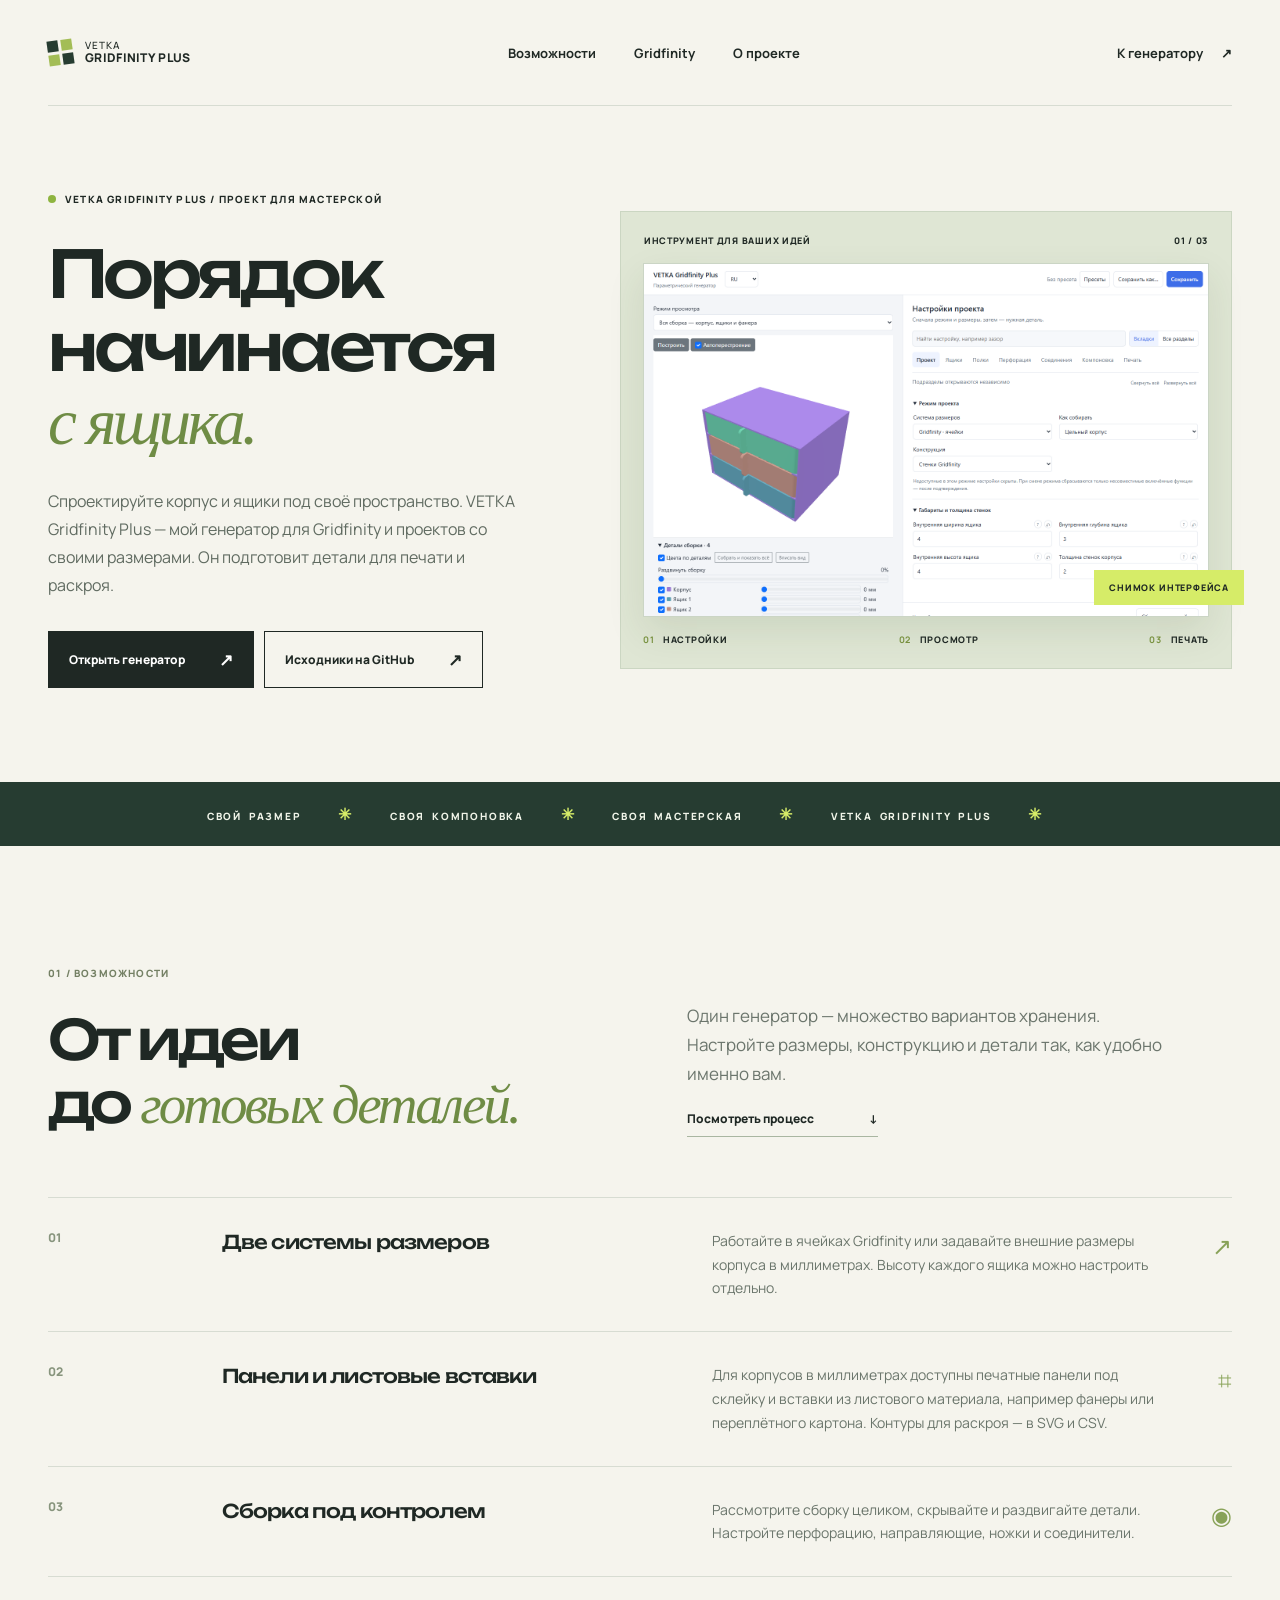
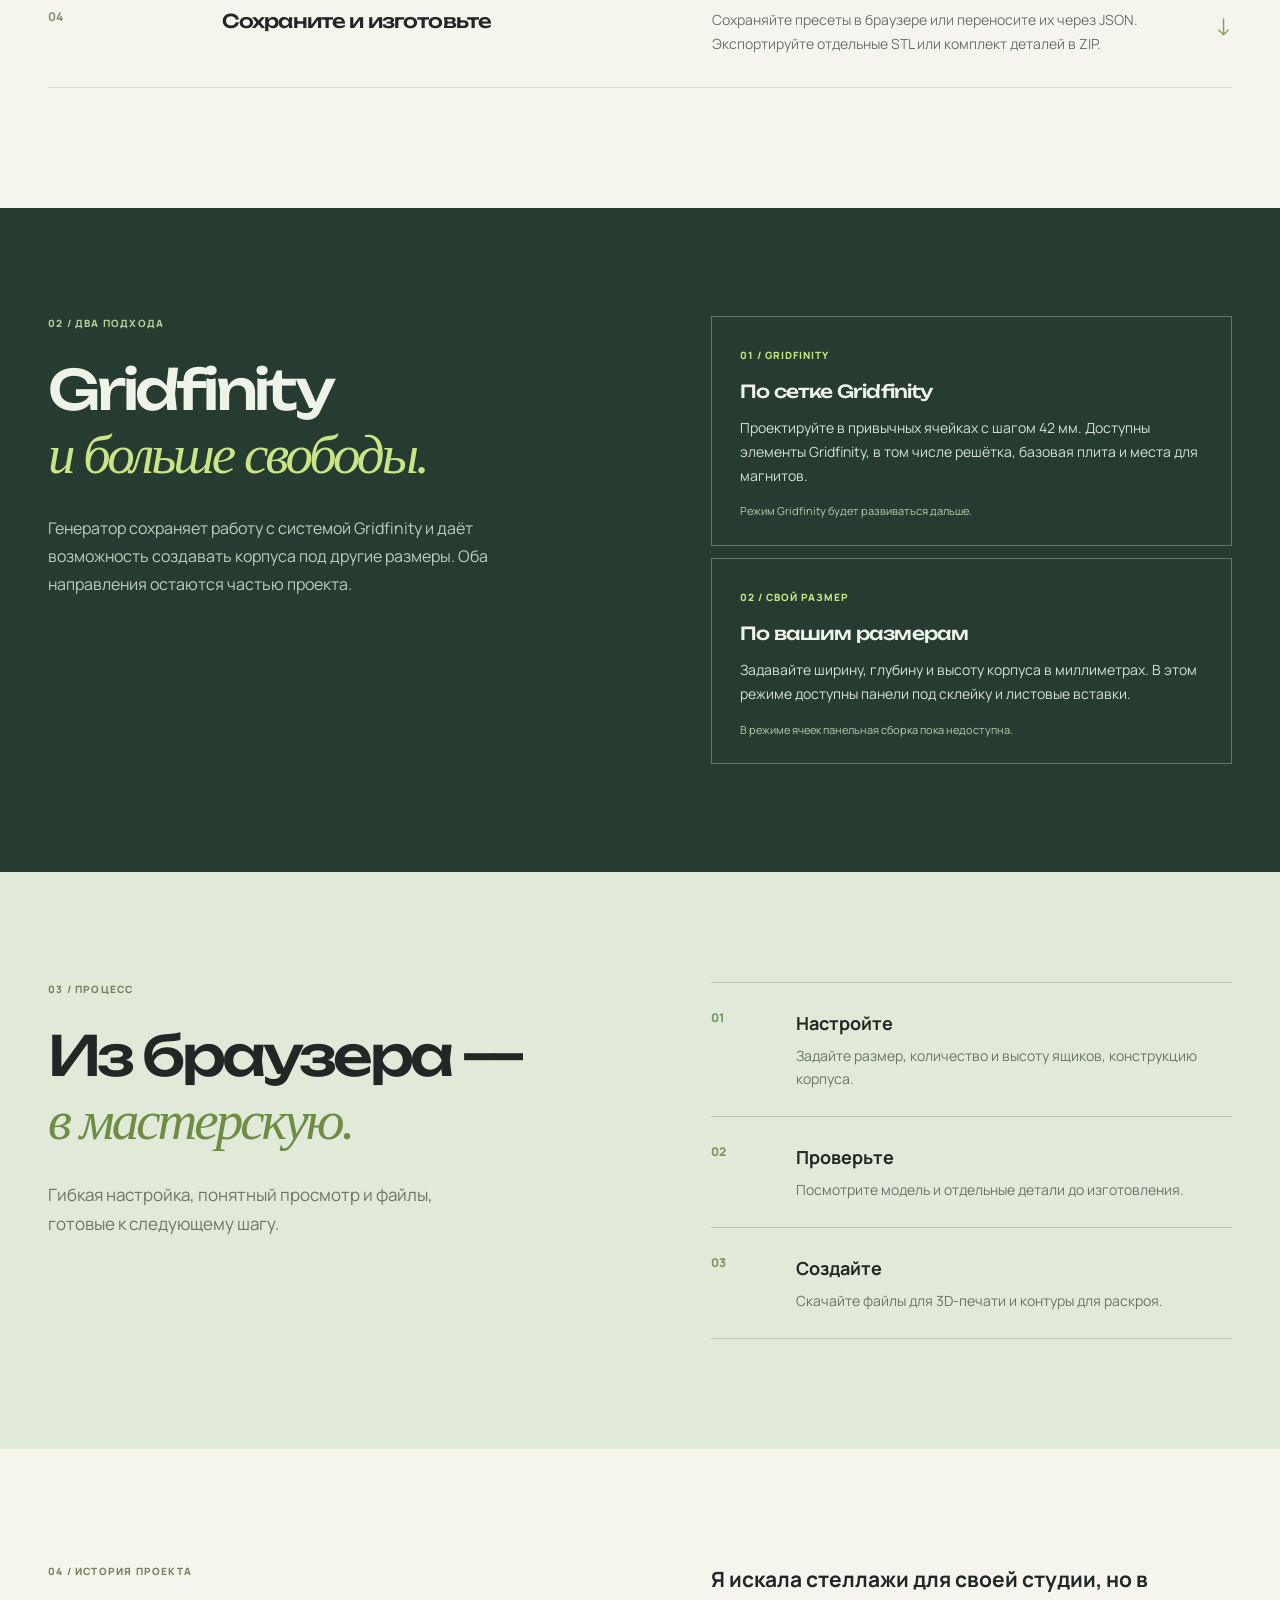
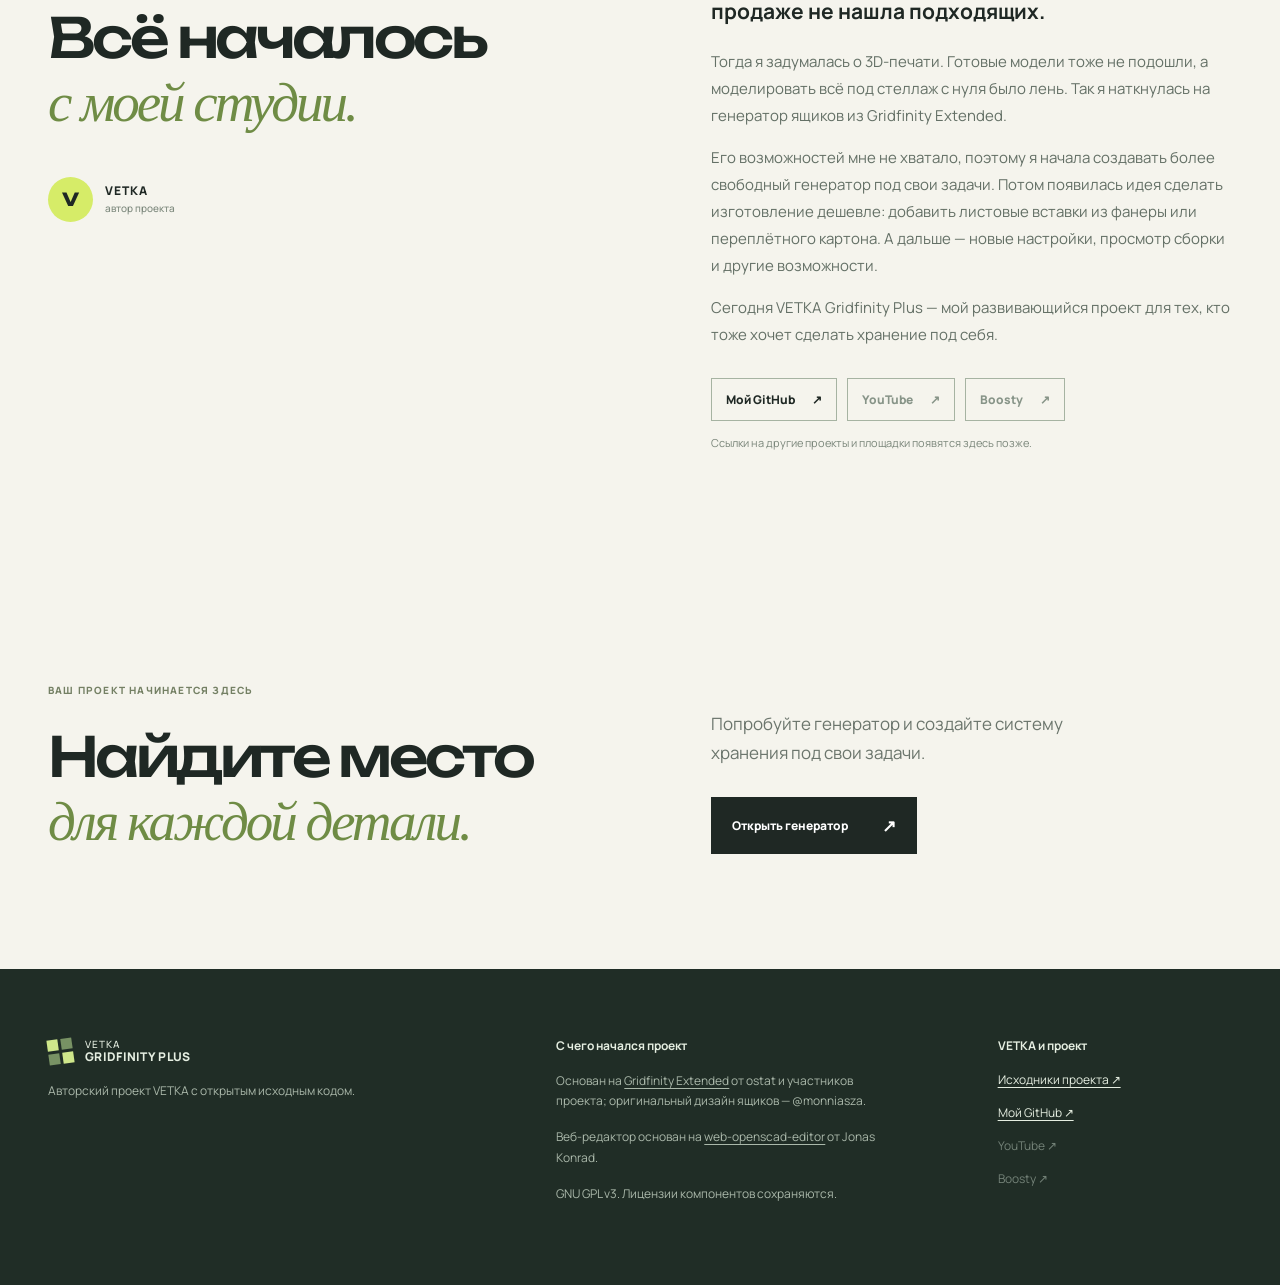
==== landing/index.html @ 1109d0da "Initial release of VETKA Gridfinity Plus" ====
<!doctype html>
<html lang="ru">
<head>
  <meta charset="utf-8">
  <meta name="viewport" content="width=device-width, initial-scale=1">
  <meta name="description" content="VETKA Gridfinity Plus — генератор корпусов и ящиков: Gridfinity и произвольные размеры.">
  <meta name="theme-color" content="#f3f1eb">
  <title>VETKA Gridfinity Plus — генератор ящиков</title>
  <link rel="stylesheet" href="styles.css">
  <script src="config.js" defer></script>
  <script src="main.js" defer></script>
</head>
<body>
<header class="header wrap">
  <a class="brand" href="#top" aria-label="VETKA Gridfinity Plus — наверх"><span class="brand-mark" aria-hidden="true"><i></i><i></i><i></i><i></i></span><span>VETKA<br><b>GRIDFINITY PLUS</b></span></a>
  <nav aria-label="Навигация"><a href="#features">Возможности</a><a href="#gridfinity">Gridfinity</a><a href="#story">О проекте</a></nav>
  <a class="header-link generator-link" href="./generator/">К генератору <span>↗</span></a>
</header>
<main id="top">
  <section class="hero wrap" id="generator">
    <div class="hero-copy">
      <div class="eyebrow"><span class="dot"></span> VETKA GRIDFINITY PLUS / ПРОЕКТ ДЛЯ МАСТЕРСКОЙ</div>
      <h1>Порядок<br>начинается<br><em>с ящика.</em></h1>
      <p class="lead">Спроектируйте корпус и ящики под своё пространство. VETKA Gridfinity Plus — мой генератор для Gridfinity и проектов со своими размерами. Он подготовит детали для печати и раскроя.</p>
      <div class="actions"><a class="button primary generator-link" href="./generator/">Открыть генератор <span>↗</span></a><a class="button secondary github-link" href="https://github.com/VetkaStar/vetka-gridfinity-plus">Исходники на GitHub <span>↗</span></a></div>
      <p class="link-status" id="link-status" hidden></p>
    </div>
    <div class="hero-visual">
      <div class="visual-top"><span>ИНСТРУМЕНТ ДЛЯ ВАШИХ ИДЕЙ</span><span>01 / 03</span></div>
      <div class="image-frame"><img src="assets/generator.png" alt="Настройки и трёхмерный просмотр работающего генератора VETKA Gridfinity Plus"></div>
      <div class="visual-bottom"><span><b>01</b> НАСТРОЙКИ</span><span><b>02</b> ПРОСМОТР</span><span><b>03</b> ПЕЧАТЬ</span></div>
      <span class="corner-label">СНИМОК ИНТЕРФЕЙСА</span>
    </div>
  </section>
  <div class="ticker" aria-hidden="true"><div>СВОЙ РАЗМЕР <span>✳</span> СВОЯ КОМПОНОВКА <span>✳</span> СВОЯ МАСТЕРСКАЯ <span>✳</span> VETKA GRIDFINITY PLUS <span>✳</span></div></div>
  <section class="intro wrap" id="features">
    <div><p class="section-index">01 / ВОЗМОЖНОСТИ</p><h2>От идеи<br>до <em>готовых деталей.</em></h2></div>
    <div class="intro-text"><p>Один генератор — множество вариантов хранения. Настройте размеры, конструкцию и детали так, как удобно именно вам.</p><a class="text-link" href="#workflow">Посмотреть процесс <span>↓</span></a></div>
  </section>
  <section class="feature-list wrap" aria-label="Возможности генератора">
    <article><span class="feature-num">01</span><div><h3>Две системы размеров</h3><p>Работайте в ячейках Gridfinity или задавайте внешние размеры корпуса в миллиметрах. Высоту каждого ящика можно настроить отдельно.</p></div><span class="feature-icon">↗</span></article>
    <article><span class="feature-num">02</span><div><h3>Панели и листовые вставки</h3><p>Для корпусов в миллиметрах доступны печатные панели под склейку и вставки из листового материала, например фанеры или переплётного картона. Контуры для раскроя — в SVG и CSV.</p></div><span class="feature-icon">⌗</span></article>
    <article><span class="feature-num">03</span><div><h3>Сборка под контролем</h3><p>Рассмотрите сборку целиком, скрывайте и раздвигайте детали. Настройте перфорацию, направляющие, ножки и соединители.</p></div><span class="feature-icon">◉</span></article>
    <article><span class="feature-num">04</span><div><h3>Сохраните и изготовьте</h3><p>Сохраняйте пресеты в браузере или переносите их через JSON. Экспортируйте отдельные STL или комплект деталей в ZIP.</p></div><span class="feature-icon">↓</span></article>
  </section>
  <section class="gridfinity-section" id="gridfinity"><div class="wrap gridfinity-inner">
    <div><p class="section-index">02 / ДВА ПОДХОДА</p><h2>Gridfinity<br><em>и больше свободы.</em></h2><p class="gridfinity-lead">Генератор сохраняет работу с системой Gridfinity и даёт возможность создавать корпуса под другие размеры. Оба направления остаются частью проекта.</p></div>
    <div class="size-modes"><article><span class="mode-number">01 / GRIDFINITY</span><h3>По сетке Gridfinity</h3><p>Проектируйте в привычных ячейках с шагом 42 мм. Доступны элементы Gridfinity, в том числе решётка, базовая плита и места для магнитов.</p><small>Режим Gridfinity будет развиваться дальше.</small></article><article><span class="mode-number">02 / СВОЙ РАЗМЕР</span><h3>По вашим размерам</h3><p>Задавайте ширину, глубину и высоту корпуса в миллиметрах. В этом режиме доступны панели под склейку и листовые вставки.</p><small>В режиме ячеек панельная сборка пока недоступна.</small></article></div>
  </div></section>
  <section class="workflow" id="workflow"><div class="wrap workflow-inner"><div><p class="section-index">03 / ПРОЦЕСС</p><h2>Из браузера —<br><em>в мастерскую.</em></h2><p class="workflow-lead">Гибкая настройка, понятный просмотр и файлы, готовые к следующему шагу.</p></div><div class="steps"><div><span>01</span><p><b>Настройте</b>Задайте размер, количество и высоту ящиков, конструкцию корпуса.</p></div><div><span>02</span><p><b>Проверьте</b>Посмотрите модель и отдельные детали до изготовления.</p></div><div><span>03</span><p><b>Создайте</b>Скачайте файлы для 3D-печати и контуры для раскроя.</p></div></div></div></section>
  <section class="story wrap" id="story"><div class="story-heading"><p class="section-index">04 / ИСТОРИЯ ПРОЕКТА</p><h2>Всё началось<br><em>с моей студии.</em></h2><div class="story-signature"><span class="signature-mark">V</span><span>VETKA<br><small>автор проекта</small></span></div></div><div class="story-copy"><p class="story-opening">Я искала стеллажи для своей студии, но в продаже не нашла подходящих.</p><p>Тогда я задумалась о 3D-печати. Готовые модели тоже не подошли, а моделировать всё под стеллаж с нуля было лень. Так я наткнулась на генератор ящиков из Gridfinity Extended.</p><p>Его возможностей мне не хватало, поэтому я начала создавать более свободный генератор под свои задачи. Потом появилась идея сделать изготовление дешевле: добавить листовые вставки из фанеры или переплётного картона. А дальше — новые настройки, просмотр сборки и другие возможности.</p><p>Сегодня VETKA Gridfinity Plus — мой развивающийся проект для тех, кто тоже хочет сделать хранение под себя.</p><div class="author-links"><a class="profile-github-link" aria-disabled="true">Мой GitHub <span>↗</span></a><a class="youtube-link" aria-disabled="true">YouTube <span>↗</span></a><a class="boosty-link" aria-disabled="true">Boosty <span>↗</span></a></div><p class="social-note">Ссылки на другие проекты и площадки появятся здесь позже.</p></div></section>
  <section class="cta wrap"><div><p class="section-index">ВАШ ПРОЕКТ НАЧИНАЕТСЯ ЗДЕСЬ</p><h2>Найдите место<br><em>для каждой детали.</em></h2></div><div><p>Попробуйте генератор и создайте систему хранения под свои задачи.</p><a class="button primary generator-link" href="./generator/">Открыть генератор <span>↗</span></a></div></section>
</main>
<footer id="credits"><div class="wrap footer-grid"><div><a class="brand footer-brand" href="#top"><span class="brand-mark" aria-hidden="true"><i></i><i></i><i></i><i></i></span><span>VETKA<br><b>GRIDFINITY PLUS</b></span></a><p>Авторский проект VETKA с открытым исходным кодом.</p></div><div><b>С чего начался проект</b><p>Основан на <a href="https://github.com/ostat/gridfinity_extended_openscad">Gridfinity Extended</a> от ostat и участников проекта; оригинальный дизайн ящиков — @monniasza.</p><p>Веб-редактор основан на <a href="https://github.com/yawkat/web-openscad-editor">web-openscad-editor</a> от Jonas Konrad.</p><p>GNU GPL v3. Лицензии компонентов сохраняются.</p></div><div class="footer-links"><b>VETKA и проект</b><a class="github-link" aria-disabled="true">Исходники проекта ↗</a><a class="profile-github-link" aria-disabled="true">Мой GitHub ↗</a><a class="youtube-link" aria-disabled="true">YouTube ↗</a><a class="boosty-link" aria-disabled="true">Boosty ↗</a></div></div></footer>
</body>
</html>
---- landing/styles.css ----
@import url('https://fonts.googleapis.com/css2?family=Manrope:wght@400;500;600;700;800&family=Unbounded:wght@400;500;600;700&display=swap');
:root{--ink:#1f2824;--muted:#687169;--paper:#f5f4ed;--line:#d7dcd2;--green:#d6ec68;--forest:#263c31;--white:#fff;--display:'Unbounded',sans-serif;--body:'Manrope',sans-serif}*{box-sizing:border-box}html{scroll-behavior:smooth}body{margin:0;background:var(--paper);color:var(--ink);font-family:var(--body);font-size:16px}a{color:inherit}button,a{ -webkit-tap-highlight-color:transparent}a:focus-visible{outline:3px solid #72943d;outline-offset:4px}.wrap{width:min(1380px, calc(100% - 96px));margin:auto}.header{height:106px;display:flex;align-items:center;justify-content:space-between;border-bottom:1px solid var(--line)}.brand{display:inline-flex;gap:12px;align-items:center;text-decoration:none;font-size:10px;line-height:1.22;letter-spacing:.09em;font-weight:500}.brand b{font-size:12px;letter-spacing:.025em;font-weight:800}.brand-mark{display:grid;grid-template-columns:repeat(2,11px);gap:3px;transform:rotate(-8deg)}.brand-mark i{height:11px;background:var(--forest)}.brand-mark i:nth-child(2){background:#a3bd56}.brand-mark i:nth-child(3){background:#a3bd56}.header nav{display:flex;gap:38px}.header nav a,.header-link{font-size:13px;text-decoration:none;font-weight:700}.header nav a:hover,.text-link:hover,footer a:hover{color:#758d35}.header-link span{margin-left:15px}.hero{display:grid;grid-template-columns:.9fr 1.1fr;gap:6%;align-items:center;padding-top:86px;padding-bottom:94px}.eyebrow,.section-index{font-weight:800;letter-spacing:.12em;font-size:10px}.eyebrow{display:flex;align-items:center;gap:9px}.dot{width:8px;height:8px;background:#8eb440;border-radius:50%}h1,h2,h3,p{margin-top:0}h1,h2{font-family:var(--display);letter-spacing:-.065em;font-weight:500}h1{font-size:clamp(48px,5.1vw,78px);line-height:1.12;margin:31px 0 28px}em{font-family:Georgia,serif;font-weight:400;letter-spacing:-.055em}h1 em,h2 em{color:#6f8c45}.lead{font-size:16px;line-height:1.75;color:#606b61;max-width:480px;margin-bottom:32px}.actions{display:flex;flex-wrap:wrap;gap:10px}.button{min-height:57px;display:inline-flex;align-items:center;justify-content:space-between;gap:34px;padding:0 20px;text-decoration:none;font-weight:800;font-size:12px;border:1px solid var(--ink);transition:background .2s,color .2s}.button span{font-size:17px}.primary{background:var(--ink);color:white}.primary:hover{background:#425b46}.secondary{background:transparent}.secondary:hover{background:white}.button[aria-disabled=true]{opacity:.5;cursor:not-allowed}.link-status{font-size:11px;color:#717d6e;max-width:480px;line-height:1.5;margin:14px 0 0}.hero-visual{position:relative;padding:22px;background:#dfe6d4;border:1px solid #cbd6c2}.visual-top,.visual-bottom{display:flex;justify-content:space-between;gap:10px;font-size:9px;font-weight:800;letter-spacing:.08em}.visual-top{padding:0 1px 16px}.visual-bottom{padding:16px 0 0}.visual-bottom b{color:#77903e;margin-right:6px}.image-frame{background:#fff;border:1px solid #cbd5c5;box-shadow:0 15px 35px #2f49221a;overflow:hidden}.image-frame img{display:block;width:100%;height:auto}.corner-label{position:absolute;right:-13px;bottom:63px;background:var(--green);font-size:9px;letter-spacing:.09em;font-weight:800;padding:11px 15px}.ticker{overflow:hidden;background:var(--forest);color:#f1f5e9}.ticker div{min-width:max-content;text-align:center;padding:21px;font-size:10px;letter-spacing:.18em;font-weight:800;word-spacing:.3em}.ticker span{color:var(--green);margin:0 30px;font-size:16px}.intro{display:grid;grid-template-columns:1fr 1fr;gap:8%;padding-top:120px;padding-bottom:60px}.section-index{color:#748064;margin-bottom:28px}.intro h2,.workflow h2,.cta h2{font-size:clamp(38px,4.3vw,64px);line-height:1.14;margin-bottom:0}.intro-text{align-self:end;max-width:480px}.intro-text p,.workflow-lead,.cta p:not(.section-index){font-size:17px;line-height:1.7;color:#6b756c}.text-link{font-weight:800;font-size:12px;text-decoration:none;border-bottom:1px solid #a9b6a1;padding-bottom:9px;display:inline-flex;gap:55px}.feature-list{padding-bottom:120px}.feature-list article{display:grid;grid-template-columns:13% 1fr 50px;align-items:start;gap:20px;border-top:1px solid var(--line);padding:31px 0}.feature-list article:last-child{border-bottom:1px solid var(--line)}.feature-num{color:#87947d;font-size:12px;font-weight:800}.feature-list article>div{display:grid;grid-template-columns:1fr 1fr;gap:40px}.feature-list h3{font-family:var(--display);font-weight:500;letter-spacing:-.045em;font-size:19px;line-height:1.4;margin:0}.feature-list p{color:#6a756b;font-size:14px;line-height:1.7;max-width:470px;margin:0}.feature-icon{text-align:right;font-size:24px;color:#88a258}.workflow{background:#e1e9d8;padding:110px 0}.workflow-inner{display:grid;grid-template-columns:1fr 1fr;gap:12%}.workflow-lead{max-width:450px;margin:28px 0 0}.steps{border-top:1px solid #b9c9b2}.steps>div{display:grid;grid-template-columns:65px 1fr;gap:20px;padding:26px 0;border-bottom:1px solid #b9c9b2}.steps span{color:#7b9560;font-size:12px;font-weight:800}.steps p{font-size:14px;color:#68766b;line-height:1.6;margin:0}.steps b{display:block;color:var(--ink);font-size:18px;margin-bottom:7px}.cta{padding-top:115px;padding-bottom:115px;display:grid;grid-template-columns:1fr 1fr;gap:12%;align-items:end}.cta p:not(.section-index){max-width:390px}.cta .button{margin-top:12px}footer{background:#202d26;color:#e5eee1;padding:64px 0}.footer-grid{display:grid;grid-template-columns:1.2fr 1fr .7fr;gap:9%}.footer-brand .brand-mark i{background:#cfe78b}.footer-brand .brand-mark i:nth-child(2),.footer-brand .brand-mark i:nth-child(3){background:#789264}footer p{color:#aab8aa;font-size:12px;line-height:1.7;max-width:400px;margin:16px 0}footer b{font-size:12px}footer a:not(.brand){font-size:12px;text-underline-offset:3px}footer [aria-disabled=true]{color:#89988d;text-decoration:none;cursor:not-allowed}
@media(max-width:900px){.wrap{width:calc(100% - 48px)}.header{height:82px}.header nav{gap:20px}.hero{grid-template-columns:1fr;gap:40px;padding-top:65px}.hero-copy{max-width:700px}.hero-visual{max-width:800px}.intro,.workflow-inner,.cta{gap:7%}.feature-list article>div{gap:20px}.footer-grid{gap:5%}}
@media(max-width:600px){.wrap{width:calc(100% - 36px)}.header{height:72px}.header nav{display:none}.header-link{font-size:11px}.header-link span{margin-left:4px}.hero{padding-top:51px;padding-bottom:60px;gap:35px}.eyebrow,.section-index{font-size:9px}h1{font-size:clamp(42px,11.5vw,62px);margin:24px 0}.lead{font-size:15px}.actions{display:grid;grid-template-columns:1fr}.button{min-height:54px}.hero-visual{padding:12px}.visual-top,.visual-bottom{font-size:7px}.visual-top{padding-bottom:10px}.visual-bottom{padding-top:10px}.corner-label{right:-7px;bottom:43px;font-size:7px;padding:8px}.ticker div{padding:15px;font-size:9px}.ticker span{margin:0 15px}.intro{grid-template-columns:1fr;padding-top:76px;padding-bottom:37px;gap:25px}.intro h2,.workflow h2,.cta h2{font-size:clamp(34px,9vw,48px)}.intro-text p,.workflow-lead,.cta p:not(.section-index){font-size:15px}.feature-list{padding-bottom:75px}.feature-list article{grid-template-columns:32px 1fr 20px;gap:10px;padding:25px 0}.feature-list article>div{display:block}.feature-list h3{font-size:17px;margin-bottom:12px}.feature-list p{font-size:13px}.feature-icon{font-size:20px}.workflow{padding:75px 0}.workflow-inner{grid-template-columns:1fr;gap:40px}.steps>div{grid-template-columns:40px 1fr}.cta{grid-template-columns:1fr;gap:24px;padding-top:75px;padding-bottom:75px}.cta .button{width:100%}.footer-grid{grid-template-columns:1fr;gap:28px}footer{padding:50px 0}}
@media(prefers-reduced-motion:reduce){html{scroll-behavior:auto}*{transition:none!important}}
.gridfinity-section{background:#263c31;color:#eef2e7;padding:108px 0}.gridfinity-inner{display:grid;grid-template-columns:1fr 1fr;gap:12%;align-items:start}.gridfinity-section .section-index{color:#b8cd9d}.gridfinity-section h2,.story h2{font-size:clamp(38px,4.3vw,64px);line-height:1.14;margin-bottom:0}.gridfinity-section h2 em{color:#cbe486}.gridfinity-lead{max-width:470px;color:#c0ccbd;font-size:16px;line-height:1.75;margin:28px 0 0}.size-modes{display:grid;gap:12px}.size-modes article{border:1px solid #64766a;padding:25px 28px}.mode-number{font-size:10px;font-weight:800;letter-spacing:.1em;color:#cbe486}.size-modes h3{font-family:var(--display);font-size:18px;line-height:1.4;letter-spacing:-.045em;font-weight:500;margin:15px 0 12px}.size-modes p{font-size:14px;line-height:1.7;color:#d6e0d3;margin-bottom:15px}.size-modes small{display:block;font-size:11px;line-height:1.6;color:#b8ccaa}.story{display:grid;grid-template-columns:1fr 1fr;gap:12%;padding-top:115px;padding-bottom:115px}.story-copy{max-width:560px}.story-copy p{font-size:15px;line-height:1.8;color:#647066}.story-copy .story-opening{font-size:21px;line-height:1.5;color:var(--ink);font-weight:700}.story-signature{display:flex;align-items:center;gap:12px;margin-top:42px;font-size:12px;letter-spacing:.08em;font-weight:800}.story-signature small{font-size:10px;letter-spacing:0;color:#7c887c;font-weight:500}.signature-mark{display:grid;place-items:center;border-radius:50%;background:var(--green);width:45px;height:45px;font-family:var(--display);font-size:18px}.author-links{display:flex;gap:10px;flex-wrap:wrap;margin-top:30px}.author-links a{border:1px solid #a6b3a2;padding:12px 14px;font-size:12px;font-weight:800;text-decoration:none}.author-links a span{margin-left:15px}.author-links a[aria-disabled=true]{color:#879488;cursor:not-allowed}.story-copy .social-note{font-size:11px;color:#7a867a;margin:12px 0 0}.footer-links a{display:block;margin-top:16px}.footer-links [aria-disabled=true]{opacity:.8}
@media(max-width:600px){.gridfinity-section{padding:75px 0}.gridfinity-inner,.story{grid-template-columns:1fr;gap:35px}.gridfinity-section h2,.story h2{font-size:clamp(34px,9vw,48px)}.gridfinity-lead{font-size:15px}.size-modes article{padding:22px}.story{padding-top:75px;padding-bottom:75px}.story-signature{margin-top:25px}.story-copy .story-opening{font-size:19px}.author-links a{flex:1;white-space:nowrap;text-align:center}}
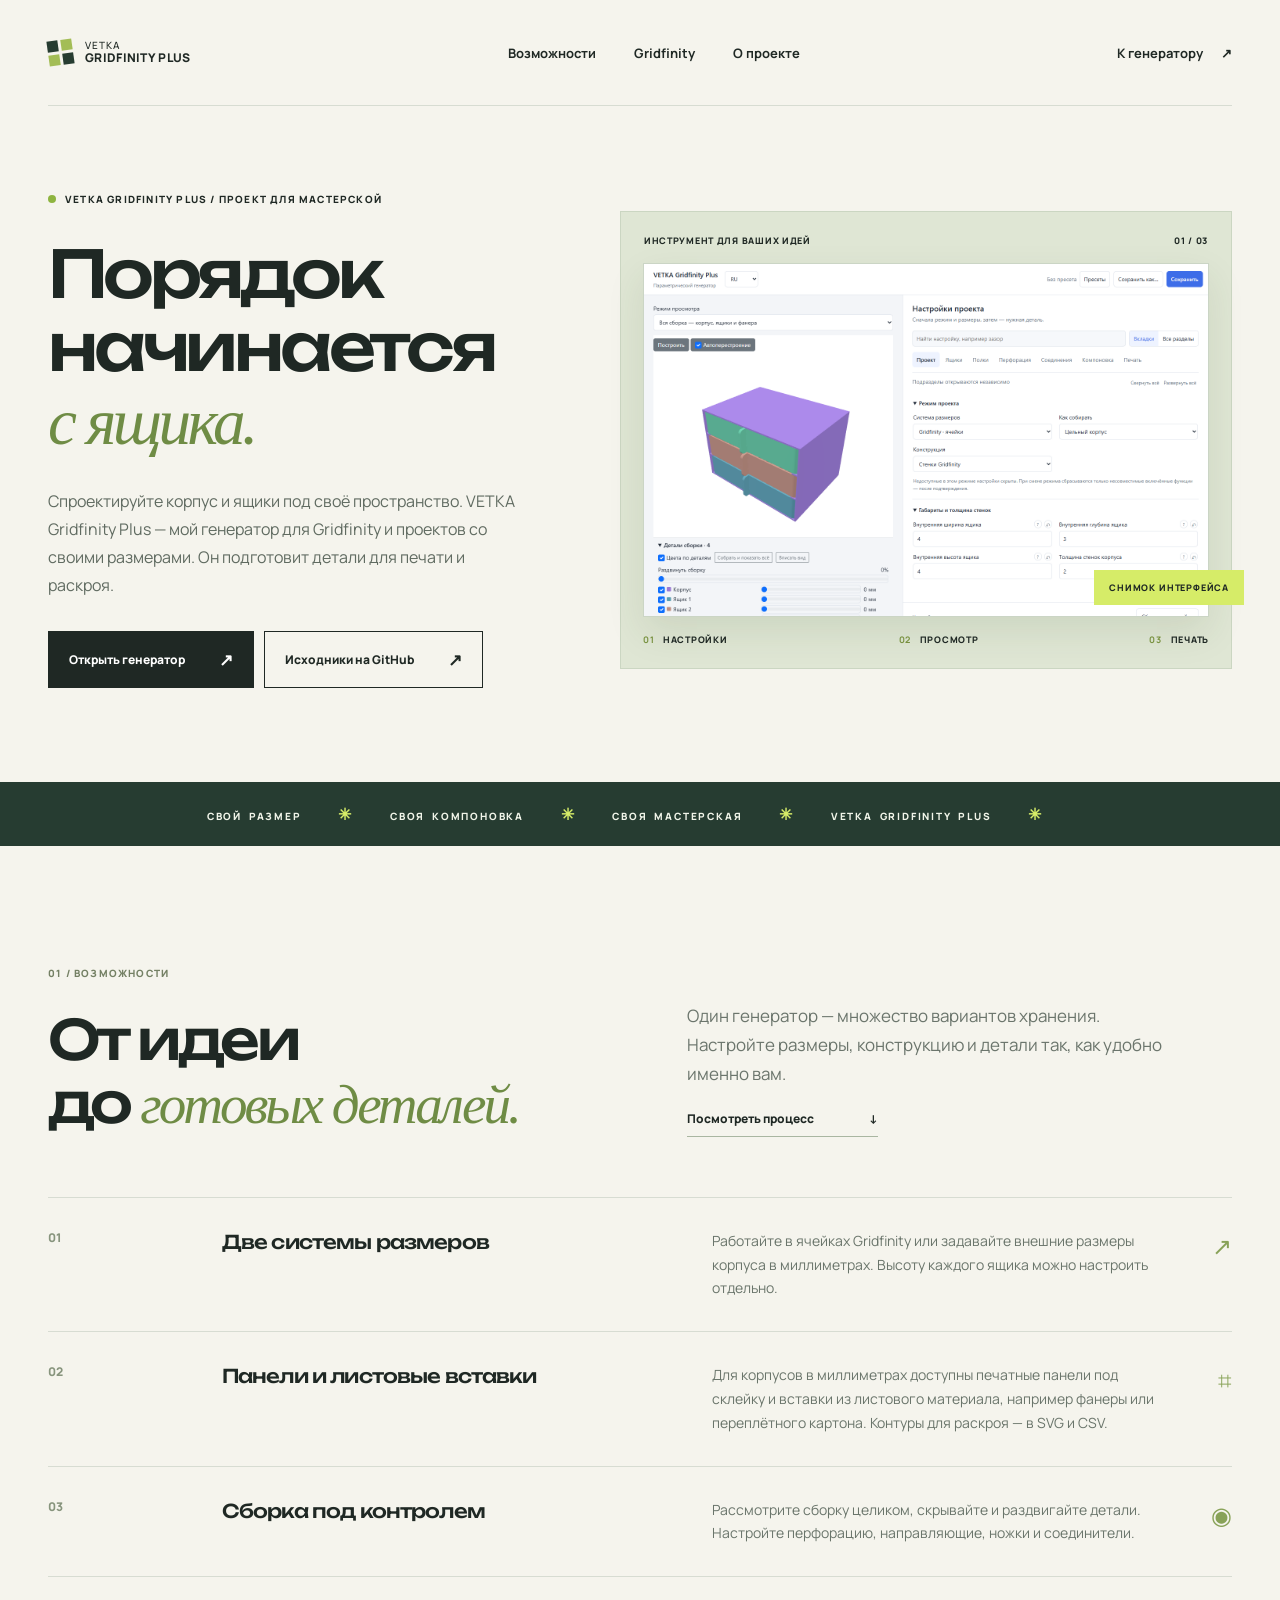
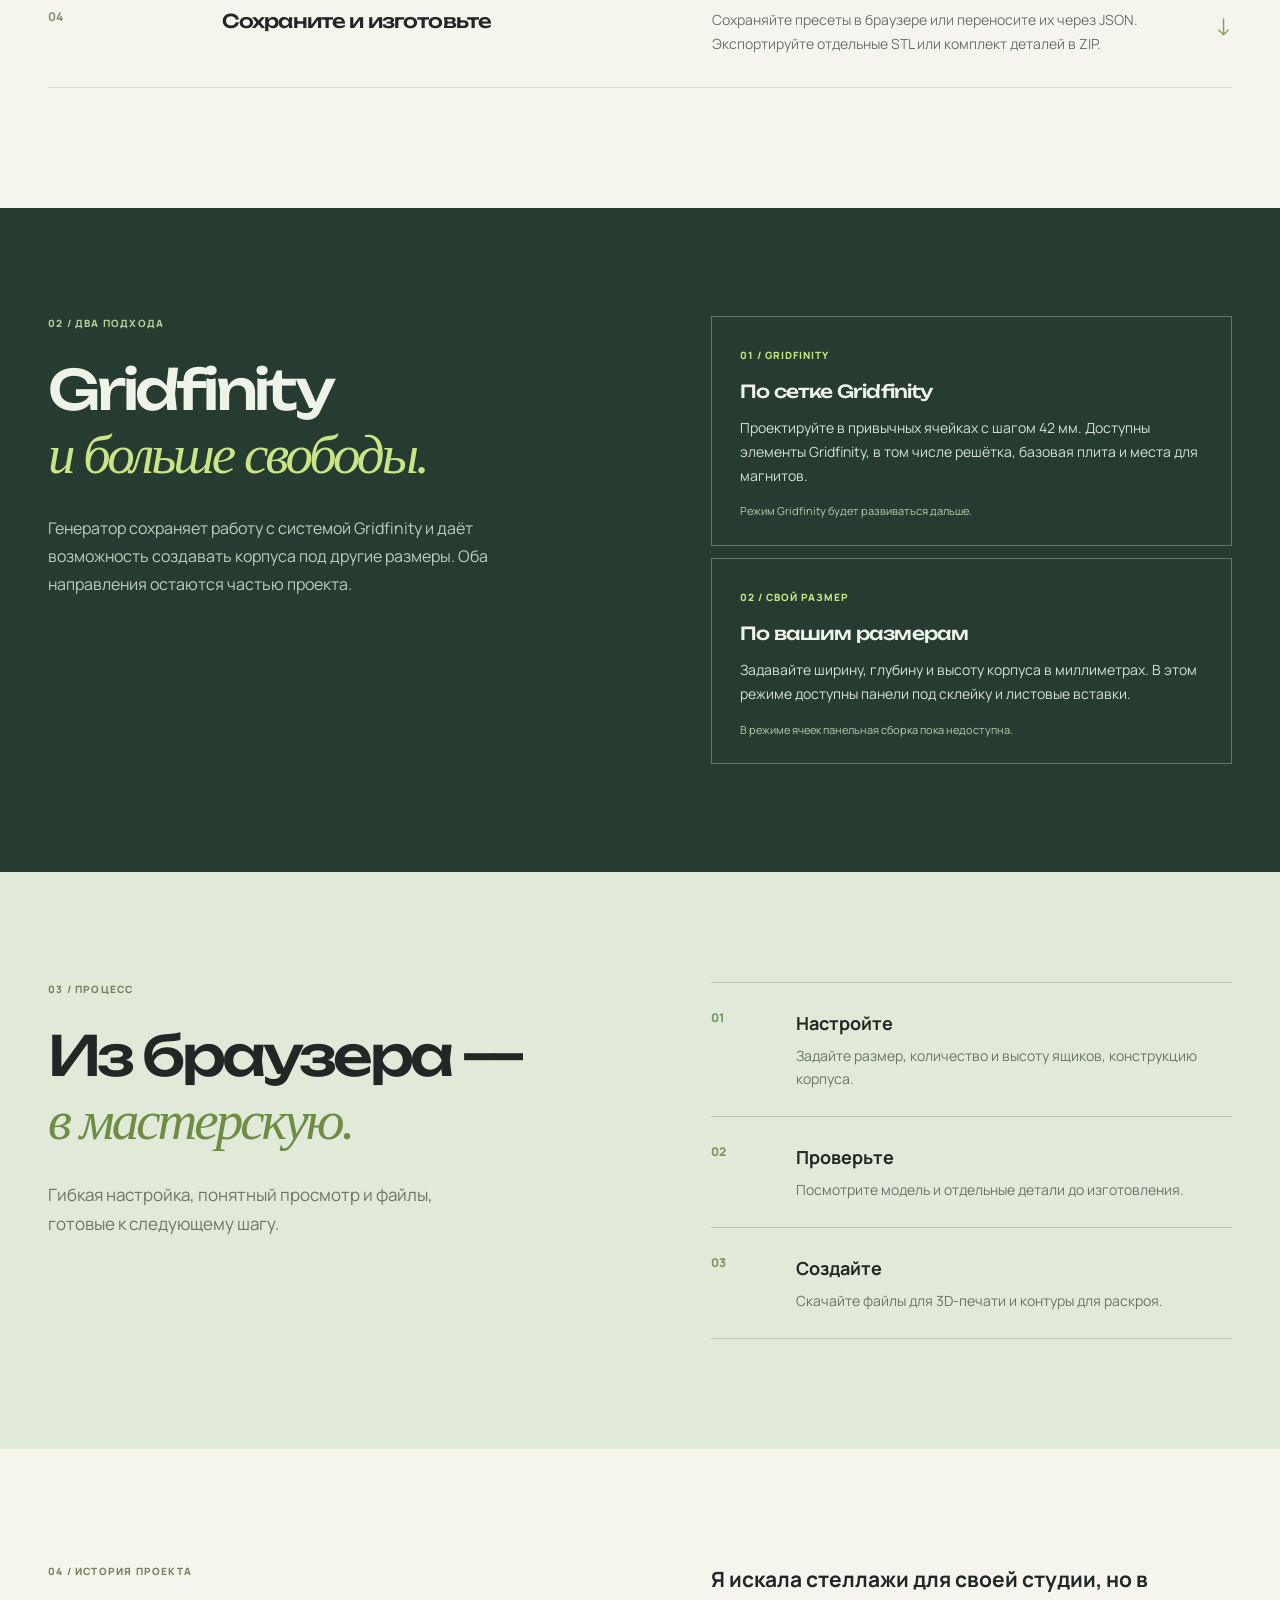
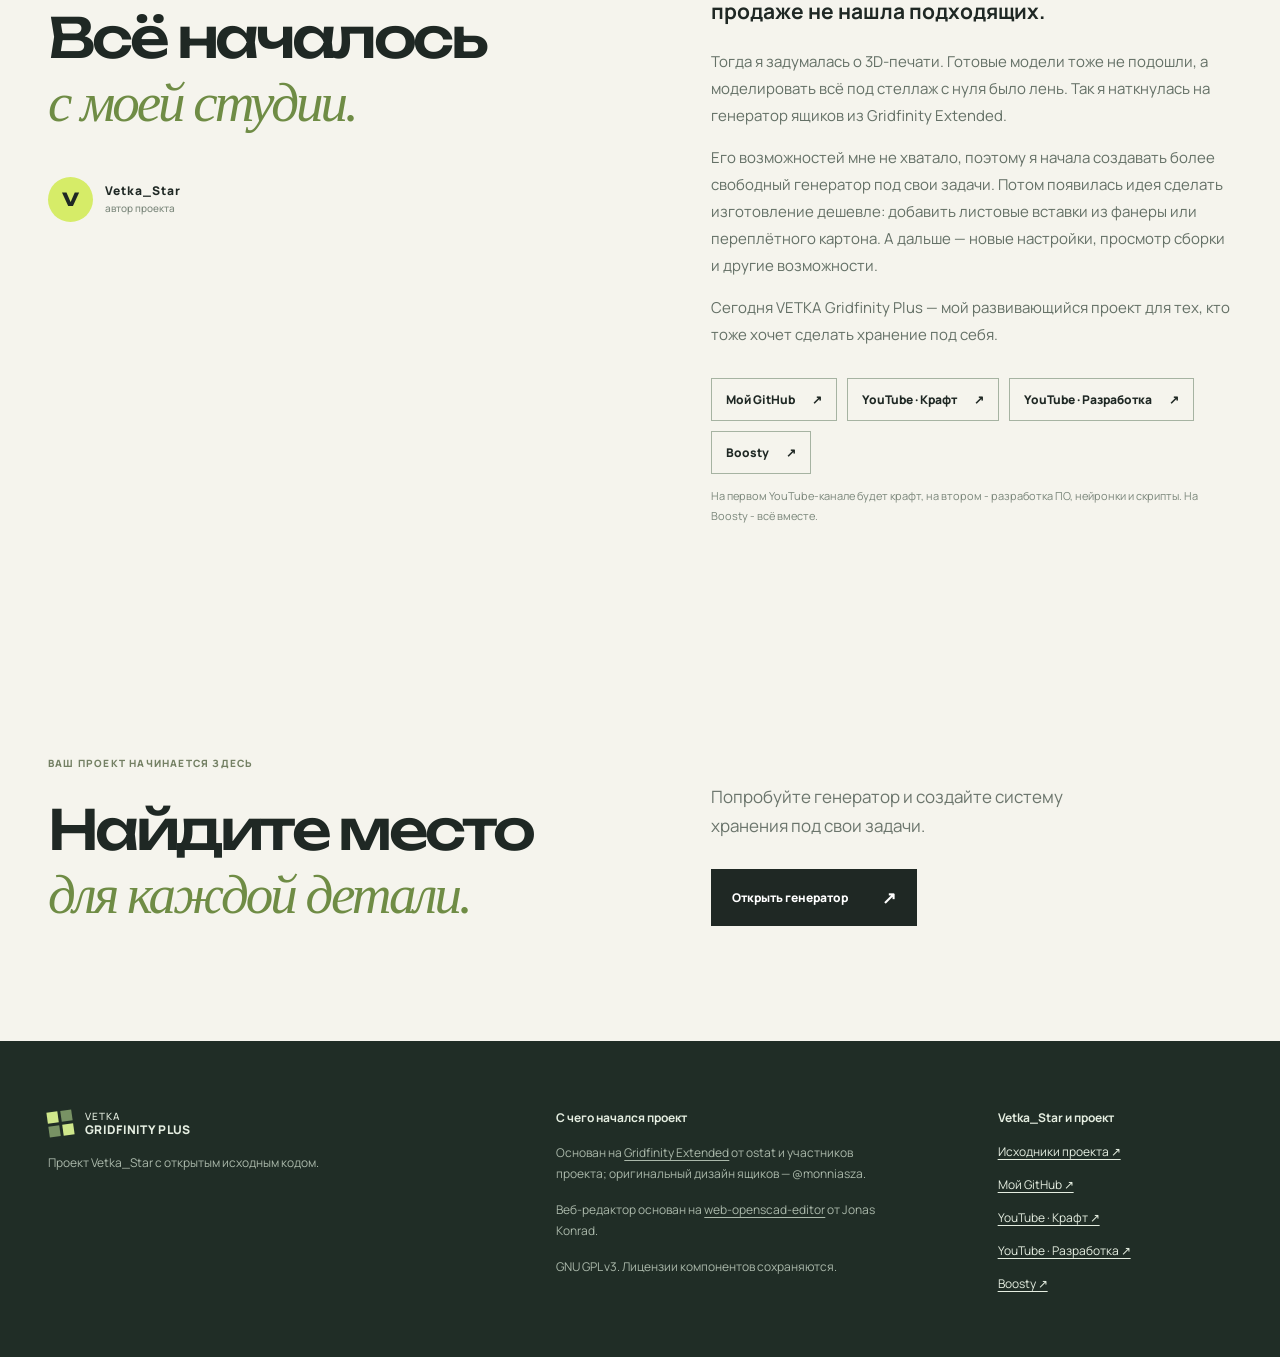
==== commit 46e1cd05: "Add ready-made starter assemblies and creator links" ====
--- a/landing/index.html
+++ b/landing/index.html
@@ -48,9 +48,9 @@
     <div class="size-modes"><article><span class="mode-number">01 / GRIDFINITY</span><h3>По сетке Gridfinity</h3><p>Проектируйте в привычных ячейках с шагом 42 мм. Доступны элементы Gridfinity, в том числе решётка, базовая плита и места для магнитов.</p><small>Режим Gridfinity будет развиваться дальше.</small></article><article><span class="mode-number">02 / СВОЙ РАЗМЕР</span><h3>По вашим размерам</h3><p>Задавайте ширину, глубину и высоту корпуса в миллиметрах. В этом режиме доступны панели под склейку и листовые вставки.</p><small>В режиме ячеек панельная сборка пока недоступна.</small></article></div>
   </div></section>
   <section class="workflow" id="workflow"><div class="wrap workflow-inner"><div><p class="section-index">03 / ПРОЦЕСС</p><h2>Из браузера —<br><em>в мастерскую.</em></h2><p class="workflow-lead">Гибкая настройка, понятный просмотр и файлы, готовые к следующему шагу.</p></div><div class="steps"><div><span>01</span><p><b>Настройте</b>Задайте размер, количество и высоту ящиков, конструкцию корпуса.</p></div><div><span>02</span><p><b>Проверьте</b>Посмотрите модель и отдельные детали до изготовления.</p></div><div><span>03</span><p><b>Создайте</b>Скачайте файлы для 3D-печати и контуры для раскроя.</p></div></div></div></section>
-  <section class="story wrap" id="story"><div class="story-heading"><p class="section-index">04 / ИСТОРИЯ ПРОЕКТА</p><h2>Всё началось<br><em>с моей студии.</em></h2><div class="story-signature"><span class="signature-mark">V</span><span>VETKA<br><small>автор проекта</small></span></div></div><div class="story-copy"><p class="story-opening">Я искала стеллажи для своей студии, но в продаже не нашла подходящих.</p><p>Тогда я задумалась о 3D-печати. Готовые модели тоже не подошли, а моделировать всё под стеллаж с нуля было лень. Так я наткнулась на генератор ящиков из Gridfinity Extended.</p><p>Его возможностей мне не хватало, поэтому я начала создавать более свободный генератор под свои задачи. Потом появилась идея сделать изготовление дешевле: добавить листовые вставки из фанеры или переплётного картона. А дальше — новые настройки, просмотр сборки и другие возможности.</p><p>Сегодня VETKA Gridfinity Plus — мой развивающийся проект для тех, кто тоже хочет сделать хранение под себя.</p><div class="author-links"><a class="profile-github-link" aria-disabled="true">Мой GitHub <span>↗</span></a><a class="youtube-link" aria-disabled="true">YouTube <span>↗</span></a><a class="boosty-link" aria-disabled="true">Boosty <span>↗</span></a></div><p class="social-note">Ссылки на другие проекты и площадки появятся здесь позже.</p></div></section>
+  <section class="story wrap" id="story"><div class="story-heading"><p class="section-index">04 / ИСТОРИЯ ПРОЕКТА</p><h2>Всё началось<br><em>с моей студии.</em></h2><div class="story-signature"><span class="signature-mark">V</span><span>Vetka_Star<br><small>автор проекта</small></span></div></div><div class="story-copy"><p class="story-opening">Я искала стеллажи для своей студии, но в продаже не нашла подходящих.</p><p>Тогда я задумалась о 3D-печати. Готовые модели тоже не подошли, а моделировать всё под стеллаж с нуля было лень. Так я наткнулась на генератор ящиков из Gridfinity Extended.</p><p>Его возможностей мне не хватало, поэтому я начала создавать более свободный генератор под свои задачи. Потом появилась идея сделать изготовление дешевле: добавить листовые вставки из фанеры или переплётного картона. А дальше — новые настройки, просмотр сборки и другие возможности.</p><p>Сегодня VETKA Gridfinity Plus — мой развивающийся проект для тех, кто тоже хочет сделать хранение под себя.</p><div class="author-links"><a class="profile-github-link" aria-disabled="true">Мой GitHub <span>↗</span></a><a class="youtube-craft-link" href="https://www.youtube.com/@vetka_star_craft">YouTube · Крафт <span>↗</span></a><a class="youtube-dev-link" href="https://www.youtube.com/@vetka_star">YouTube · Разработка <span>↗</span></a><a class="boosty-link" href="https://boosty.to/vetka_star">Boosty <span>↗</span></a></div><p class="social-note">На первом YouTube-канале будет крафт, на втором - разработка ПО, нейронки и скрипты. На Boosty - всё вместе.</p></div></section>
   <section class="cta wrap"><div><p class="section-index">ВАШ ПРОЕКТ НАЧИНАЕТСЯ ЗДЕСЬ</p><h2>Найдите место<br><em>для каждой детали.</em></h2></div><div><p>Попробуйте генератор и создайте систему хранения под свои задачи.</p><a class="button primary generator-link" href="./generator/">Открыть генератор <span>↗</span></a></div></section>
 </main>
-<footer id="credits"><div class="wrap footer-grid"><div><a class="brand footer-brand" href="#top"><span class="brand-mark" aria-hidden="true"><i></i><i></i><i></i><i></i></span><span>VETKA<br><b>GRIDFINITY PLUS</b></span></a><p>Авторский проект VETKA с открытым исходным кодом.</p></div><div><b>С чего начался проект</b><p>Основан на <a href="https://github.com/ostat/gridfinity_extended_openscad">Gridfinity Extended</a> от ostat и участников проекта; оригинальный дизайн ящиков — @monniasza.</p><p>Веб-редактор основан на <a href="https://github.com/yawkat/web-openscad-editor">web-openscad-editor</a> от Jonas Konrad.</p><p>GNU GPL v3. Лицензии компонентов сохраняются.</p></div><div class="footer-links"><b>VETKA и проект</b><a class="github-link" aria-disabled="true">Исходники проекта ↗</a><a class="profile-github-link" aria-disabled="true">Мой GitHub ↗</a><a class="youtube-link" aria-disabled="true">YouTube ↗</a><a class="boosty-link" aria-disabled="true">Boosty ↗</a></div></div></footer>
+<footer id="credits"><div class="wrap footer-grid"><div><a class="brand footer-brand" href="#top"><span class="brand-mark" aria-hidden="true"><i></i><i></i><i></i><i></i></span><span>VETKA<br><b>GRIDFINITY PLUS</b></span></a><p>Проект Vetka_Star с открытым исходным кодом.</p></div><div><b>С чего начался проект</b><p>Основан на <a href="https://github.com/ostat/gridfinity_extended_openscad">Gridfinity Extended</a> от ostat и участников проекта; оригинальный дизайн ящиков — @monniasza.</p><p>Веб-редактор основан на <a href="https://github.com/yawkat/web-openscad-editor">web-openscad-editor</a> от Jonas Konrad.</p><p>GNU GPL v3. Лицензии компонентов сохраняются.</p></div><div class="footer-links"><b>Vetka_Star и проект</b><a class="github-link" aria-disabled="true">Исходники проекта ↗</a><a class="profile-github-link" aria-disabled="true">Мой GitHub ↗</a><a class="youtube-craft-link" href="https://www.youtube.com/@vetka_star_craft">YouTube · Крафт ↗</a><a class="youtube-dev-link" href="https://www.youtube.com/@vetka_star">YouTube · Разработка ↗</a><a class="boosty-link" href="https://boosty.to/vetka_star">Boosty ↗</a></div></div></footer>
 </body>
 </html>
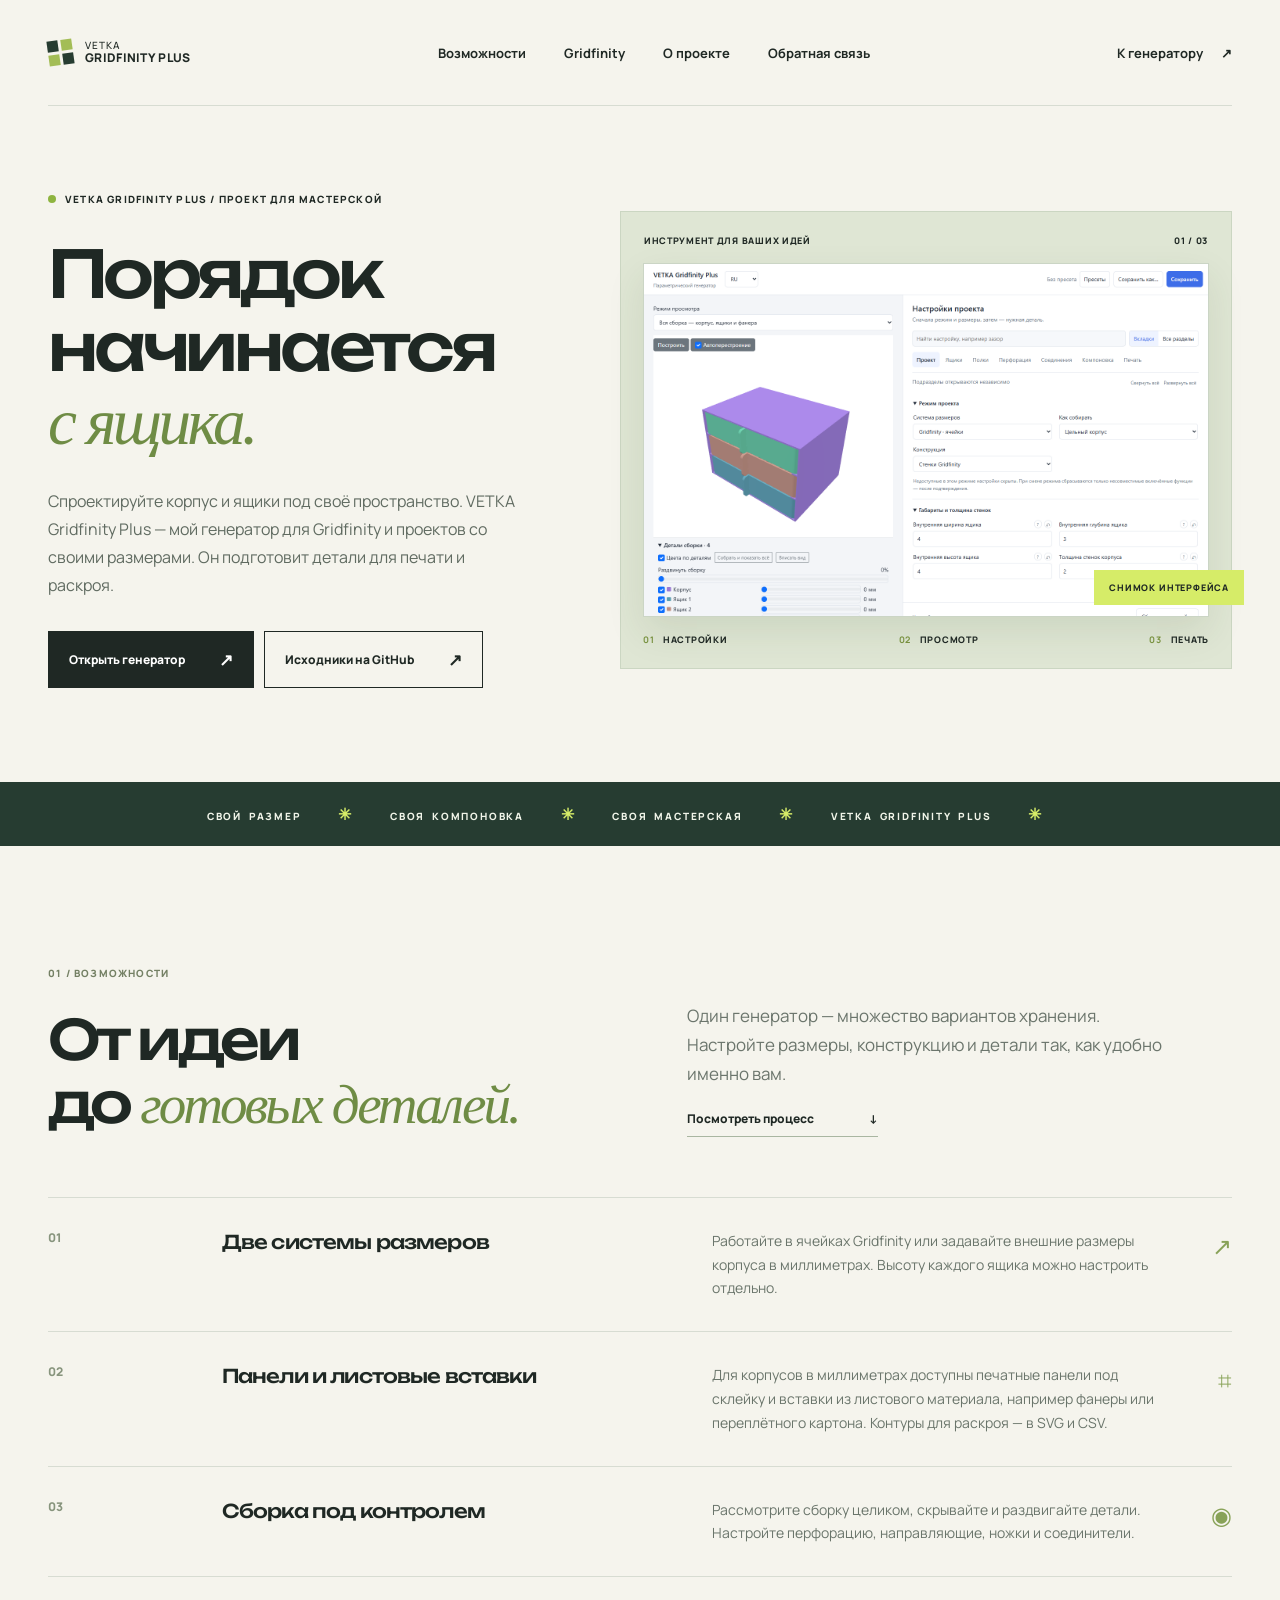
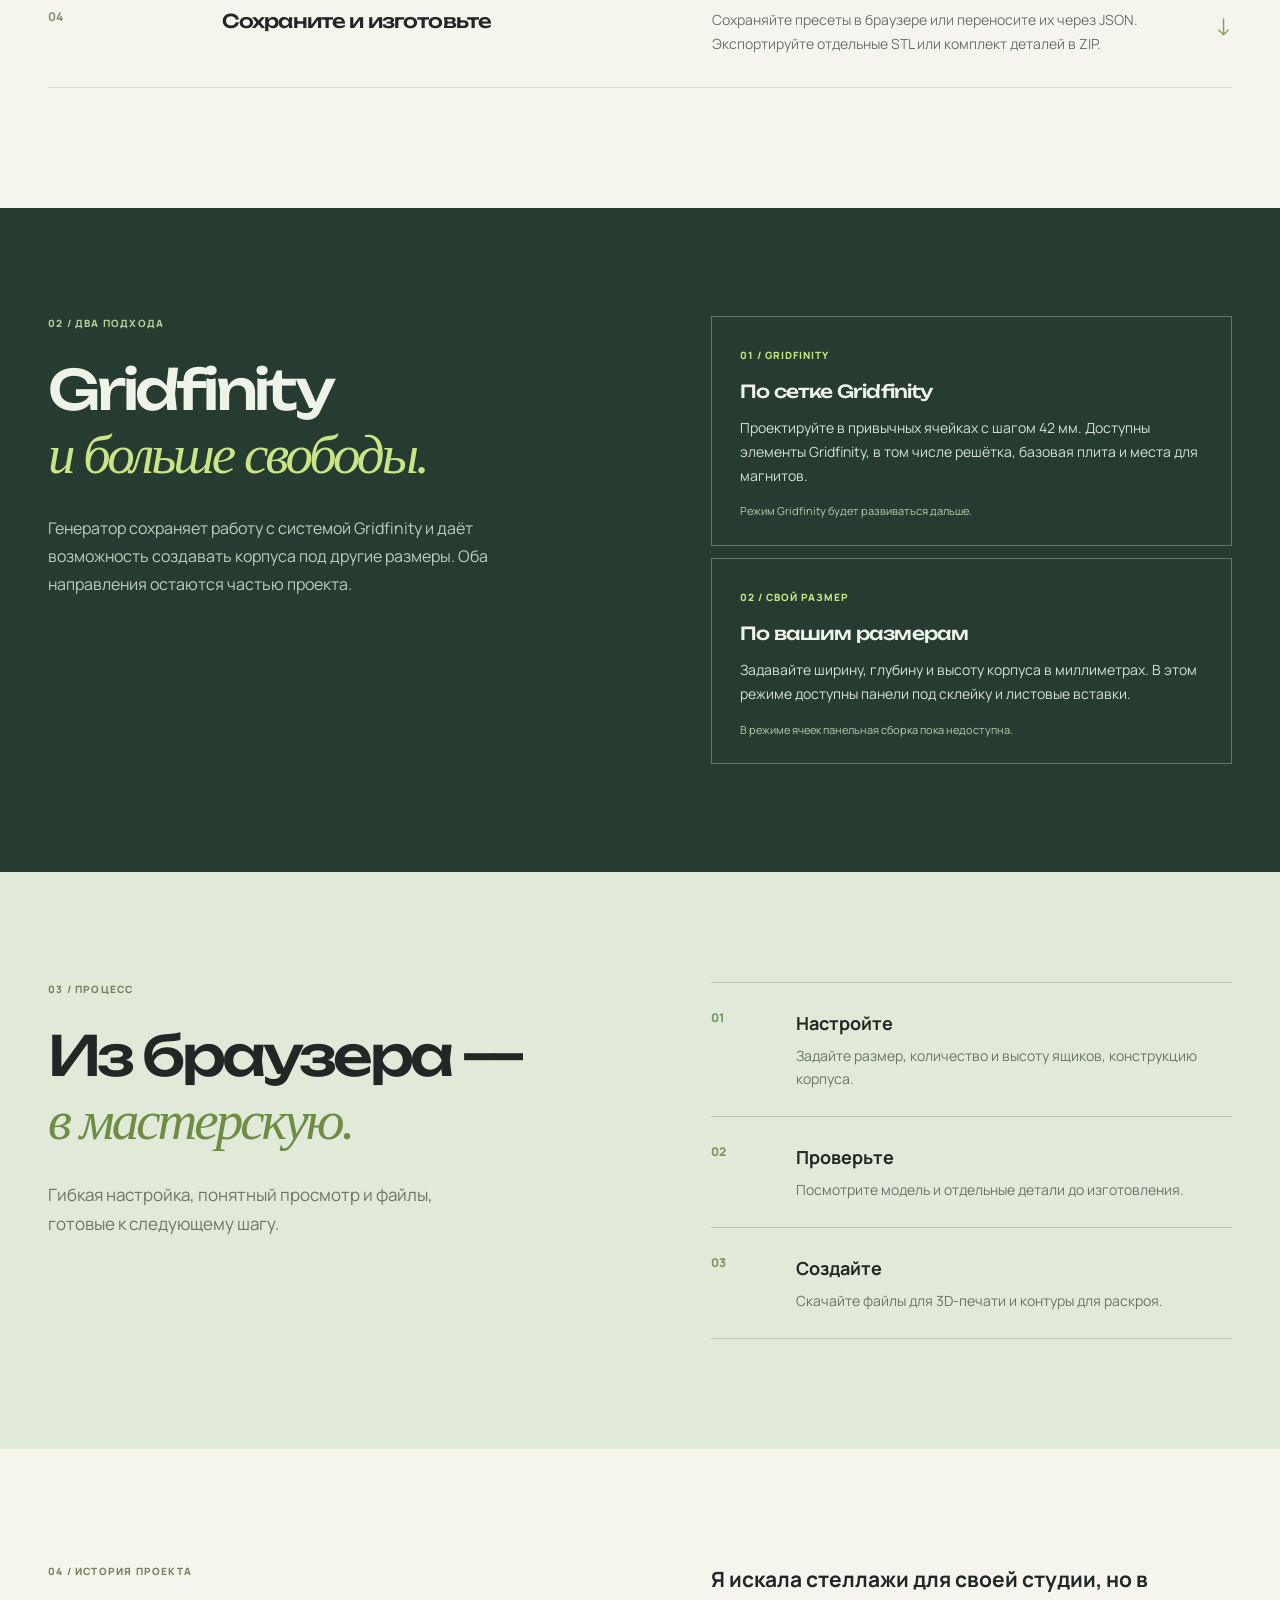
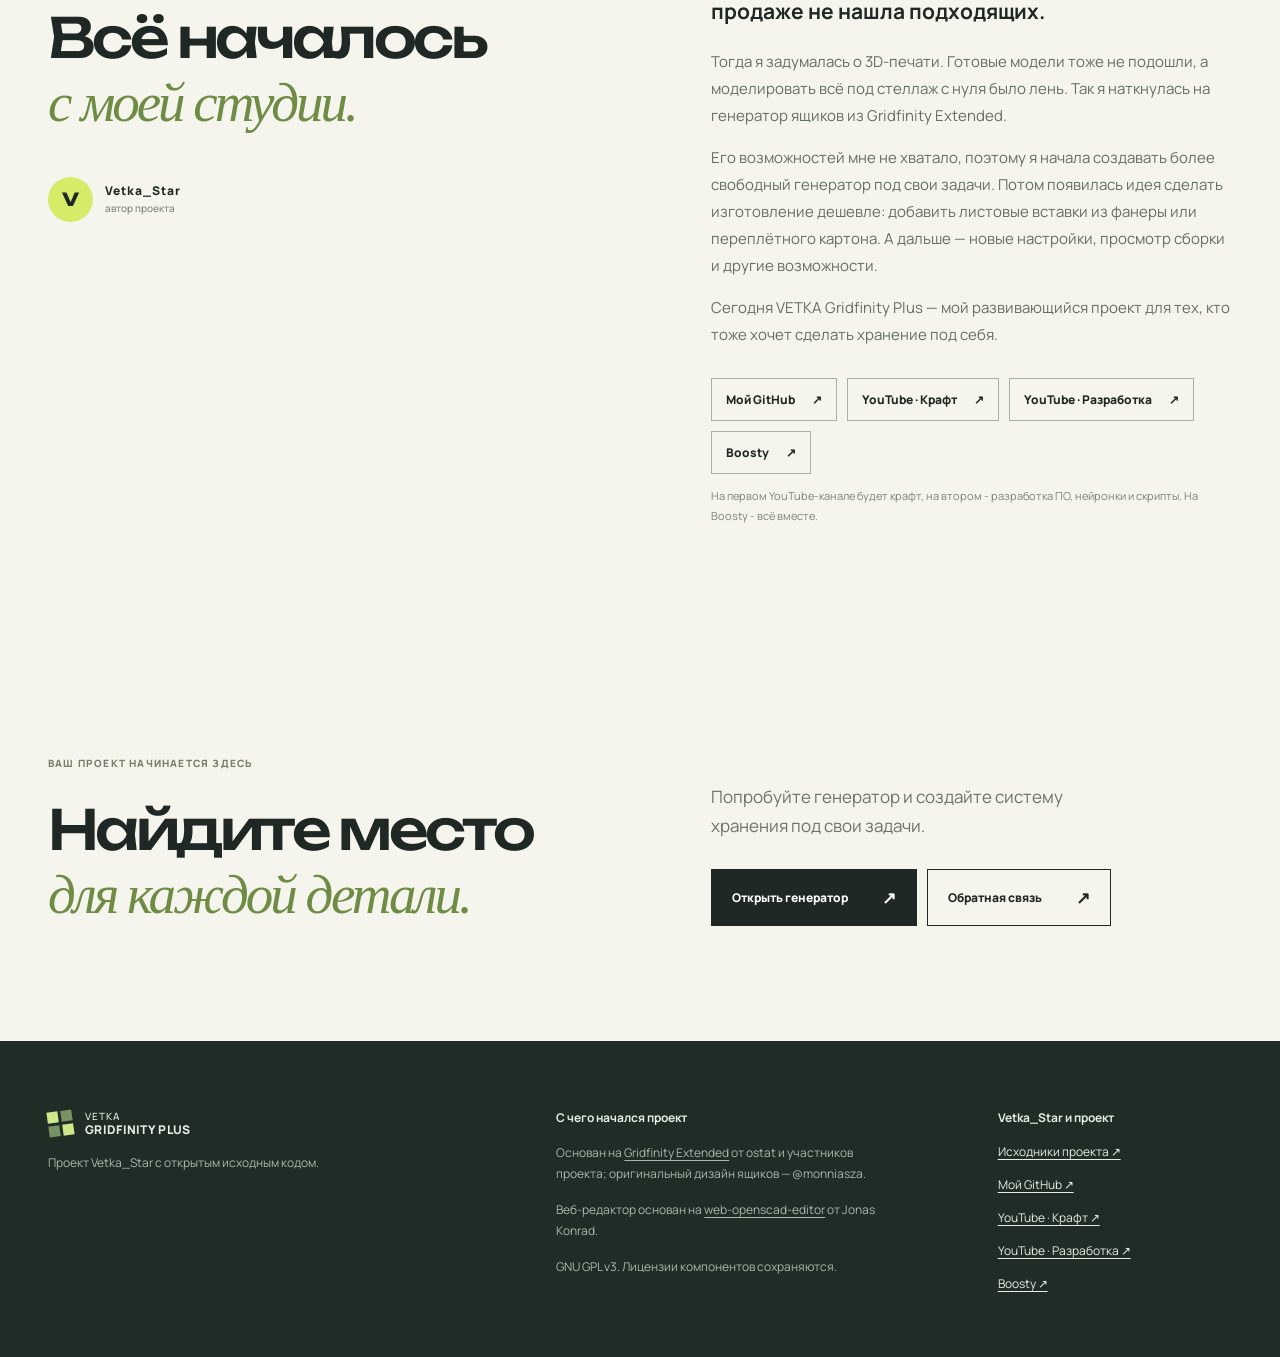
==== commit 257faad1: "Add project information and feedback form" ====
--- a/landing/index.html
+++ b/landing/index.html
@@ -13,7 +13,7 @@
 <body>
 <header class="header wrap">
   <a class="brand" href="#top" aria-label="VETKA Gridfinity Plus — наверх"><span class="brand-mark" aria-hidden="true"><i></i><i></i><i></i><i></i></span><span>VETKA<br><b>GRIDFINITY PLUS</b></span></a>
-  <nav aria-label="Навигация"><a href="#features">Возможности</a><a href="#gridfinity">Gridfinity</a><a href="#story">О проекте</a></nav>
+  <nav aria-label="Навигация"><a href="#features">Возможности</a><a href="#gridfinity">Gridfinity</a><a href="#story">О проекте</a><a class="feedback-link" hidden target="_blank" rel="noopener noreferrer">Обратная связь</a></nav>
   <a class="header-link generator-link" href="./generator/">К генератору <span>↗</span></a>
 </header>
 <main id="top">
@@ -49,7 +49,7 @@
   </div></section>
   <section class="workflow" id="workflow"><div class="wrap workflow-inner"><div><p class="section-index">03 / ПРОЦЕСС</p><h2>Из браузера —<br><em>в мастерскую.</em></h2><p class="workflow-lead">Гибкая настройка, понятный просмотр и файлы, готовые к следующему шагу.</p></div><div class="steps"><div><span>01</span><p><b>Настройте</b>Задайте размер, количество и высоту ящиков, конструкцию корпуса.</p></div><div><span>02</span><p><b>Проверьте</b>Посмотрите модель и отдельные детали до изготовления.</p></div><div><span>03</span><p><b>Создайте</b>Скачайте файлы для 3D-печати и контуры для раскроя.</p></div></div></div></section>
   <section class="story wrap" id="story"><div class="story-heading"><p class="section-index">04 / ИСТОРИЯ ПРОЕКТА</p><h2>Всё началось<br><em>с моей студии.</em></h2><div class="story-signature"><span class="signature-mark">V</span><span>Vetka_Star<br><small>автор проекта</small></span></div></div><div class="story-copy"><p class="story-opening">Я искала стеллажи для своей студии, но в продаже не нашла подходящих.</p><p>Тогда я задумалась о 3D-печати. Готовые модели тоже не подошли, а моделировать всё под стеллаж с нуля было лень. Так я наткнулась на генератор ящиков из Gridfinity Extended.</p><p>Его возможностей мне не хватало, поэтому я начала создавать более свободный генератор под свои задачи. Потом появилась идея сделать изготовление дешевле: добавить листовые вставки из фанеры или переплётного картона. А дальше — новые настройки, просмотр сборки и другие возможности.</p><p>Сегодня VETKA Gridfinity Plus — мой развивающийся проект для тех, кто тоже хочет сделать хранение под себя.</p><div class="author-links"><a class="profile-github-link" aria-disabled="true">Мой GitHub <span>↗</span></a><a class="youtube-craft-link" href="https://www.youtube.com/@vetka_star_craft">YouTube · Крафт <span>↗</span></a><a class="youtube-dev-link" href="https://www.youtube.com/@vetka_star">YouTube · Разработка <span>↗</span></a><a class="boosty-link" href="https://boosty.to/vetka_star">Boosty <span>↗</span></a></div><p class="social-note">На первом YouTube-канале будет крафт, на втором - разработка ПО, нейронки и скрипты. На Boosty - всё вместе.</p></div></section>
-  <section class="cta wrap"><div><p class="section-index">ВАШ ПРОЕКТ НАЧИНАЕТСЯ ЗДЕСЬ</p><h2>Найдите место<br><em>для каждой детали.</em></h2></div><div><p>Попробуйте генератор и создайте систему хранения под свои задачи.</p><a class="button primary generator-link" href="./generator/">Открыть генератор <span>↗</span></a></div></section>
+  <section class="cta wrap"><div><p class="section-index">ВАШ ПРОЕКТ НАЧИНАЕТСЯ ЗДЕСЬ</p><h2>Найдите место<br><em>для каждой детали.</em></h2></div><div><p>Попробуйте генератор и создайте систему хранения под свои задачи.</p><div class="actions"><a class="button primary generator-link" href="./generator/">Открыть генератор <span>↗</span></a><a class="button secondary feedback-link" hidden target="_blank" rel="noopener noreferrer">Обратная связь <span aria-hidden="true">↗</span></a></div></div></section>
 </main>
 <footer id="credits"><div class="wrap footer-grid"><div><a class="brand footer-brand" href="#top"><span class="brand-mark" aria-hidden="true"><i></i><i></i><i></i><i></i></span><span>VETKA<br><b>GRIDFINITY PLUS</b></span></a><p>Проект Vetka_Star с открытым исходным кодом.</p></div><div><b>С чего начался проект</b><p>Основан на <a href="https://github.com/ostat/gridfinity_extended_openscad">Gridfinity Extended</a> от ostat и участников проекта; оригинальный дизайн ящиков — @monniasza.</p><p>Веб-редактор основан на <a href="https://github.com/yawkat/web-openscad-editor">web-openscad-editor</a> от Jonas Konrad.</p><p>GNU GPL v3. Лицензии компонентов сохраняются.</p></div><div class="footer-links"><b>Vetka_Star и проект</b><a class="github-link" aria-disabled="true">Исходники проекта ↗</a><a class="profile-github-link" aria-disabled="true">Мой GitHub ↗</a><a class="youtube-craft-link" href="https://www.youtube.com/@vetka_star_craft">YouTube · Крафт ↗</a><a class="youtube-dev-link" href="https://www.youtube.com/@vetka_star">YouTube · Разработка ↗</a><a class="boosty-link" href="https://boosty.to/vetka_star">Boosty ↗</a></div></div></footer>
 </body>
--- a/landing/styles.css
+++ b/landing/styles.css
@@ -5,3 +5,5 @@
 @media(prefers-reduced-motion:reduce){html{scroll-behavior:auto}*{transition:none!important}}
 .gridfinity-section{background:#263c31;color:#eef2e7;padding:108px 0}.gridfinity-inner{display:grid;grid-template-columns:1fr 1fr;gap:12%;align-items:start}.gridfinity-section .section-index{color:#b8cd9d}.gridfinity-section h2,.story h2{font-size:clamp(38px,4.3vw,64px);line-height:1.14;margin-bottom:0}.gridfinity-section h2 em{color:#cbe486}.gridfinity-lead{max-width:470px;color:#c0ccbd;font-size:16px;line-height:1.75;margin:28px 0 0}.size-modes{display:grid;gap:12px}.size-modes article{border:1px solid #64766a;padding:25px 28px}.mode-number{font-size:10px;font-weight:800;letter-spacing:.1em;color:#cbe486}.size-modes h3{font-family:var(--display);font-size:18px;line-height:1.4;letter-spacing:-.045em;font-weight:500;margin:15px 0 12px}.size-modes p{font-size:14px;line-height:1.7;color:#d6e0d3;margin-bottom:15px}.size-modes small{display:block;font-size:11px;line-height:1.6;color:#b8ccaa}.story{display:grid;grid-template-columns:1fr 1fr;gap:12%;padding-top:115px;padding-bottom:115px}.story-copy{max-width:560px}.story-copy p{font-size:15px;line-height:1.8;color:#647066}.story-copy .story-opening{font-size:21px;line-height:1.5;color:var(--ink);font-weight:700}.story-signature{display:flex;align-items:center;gap:12px;margin-top:42px;font-size:12px;letter-spacing:.08em;font-weight:800}.story-signature small{font-size:10px;letter-spacing:0;color:#7c887c;font-weight:500}.signature-mark{display:grid;place-items:center;border-radius:50%;background:var(--green);width:45px;height:45px;font-family:var(--display);font-size:18px}.author-links{display:flex;gap:10px;flex-wrap:wrap;margin-top:30px}.author-links a{border:1px solid #a6b3a2;padding:12px 14px;font-size:12px;font-weight:800;text-decoration:none}.author-links a span{margin-left:15px}.author-links a[aria-disabled=true]{color:#879488;cursor:not-allowed}.story-copy .social-note{font-size:11px;color:#7a867a;margin:12px 0 0}.footer-links a{display:block;margin-top:16px}.footer-links [aria-disabled=true]{opacity:.8}
 @media(max-width:600px){.gridfinity-section{padding:75px 0}.gridfinity-inner,.story{grid-template-columns:1fr;gap:35px}.gridfinity-section h2,.story h2{font-size:clamp(34px,9vw,48px)}.gridfinity-lead{font-size:15px}.size-modes article{padding:22px}.story{padding-top:75px;padding-bottom:75px}.story-signature{margin-top:25px}.story-copy .story-opening{font-size:19px}.author-links a{flex:1;white-space:nowrap;text-align:center}}
+.feedback-link[hidden]{display:none}
+@media(min-width:601px) and (max-width:900px){.header nav{flex-wrap:wrap;justify-content:center;gap:8px 18px}}
